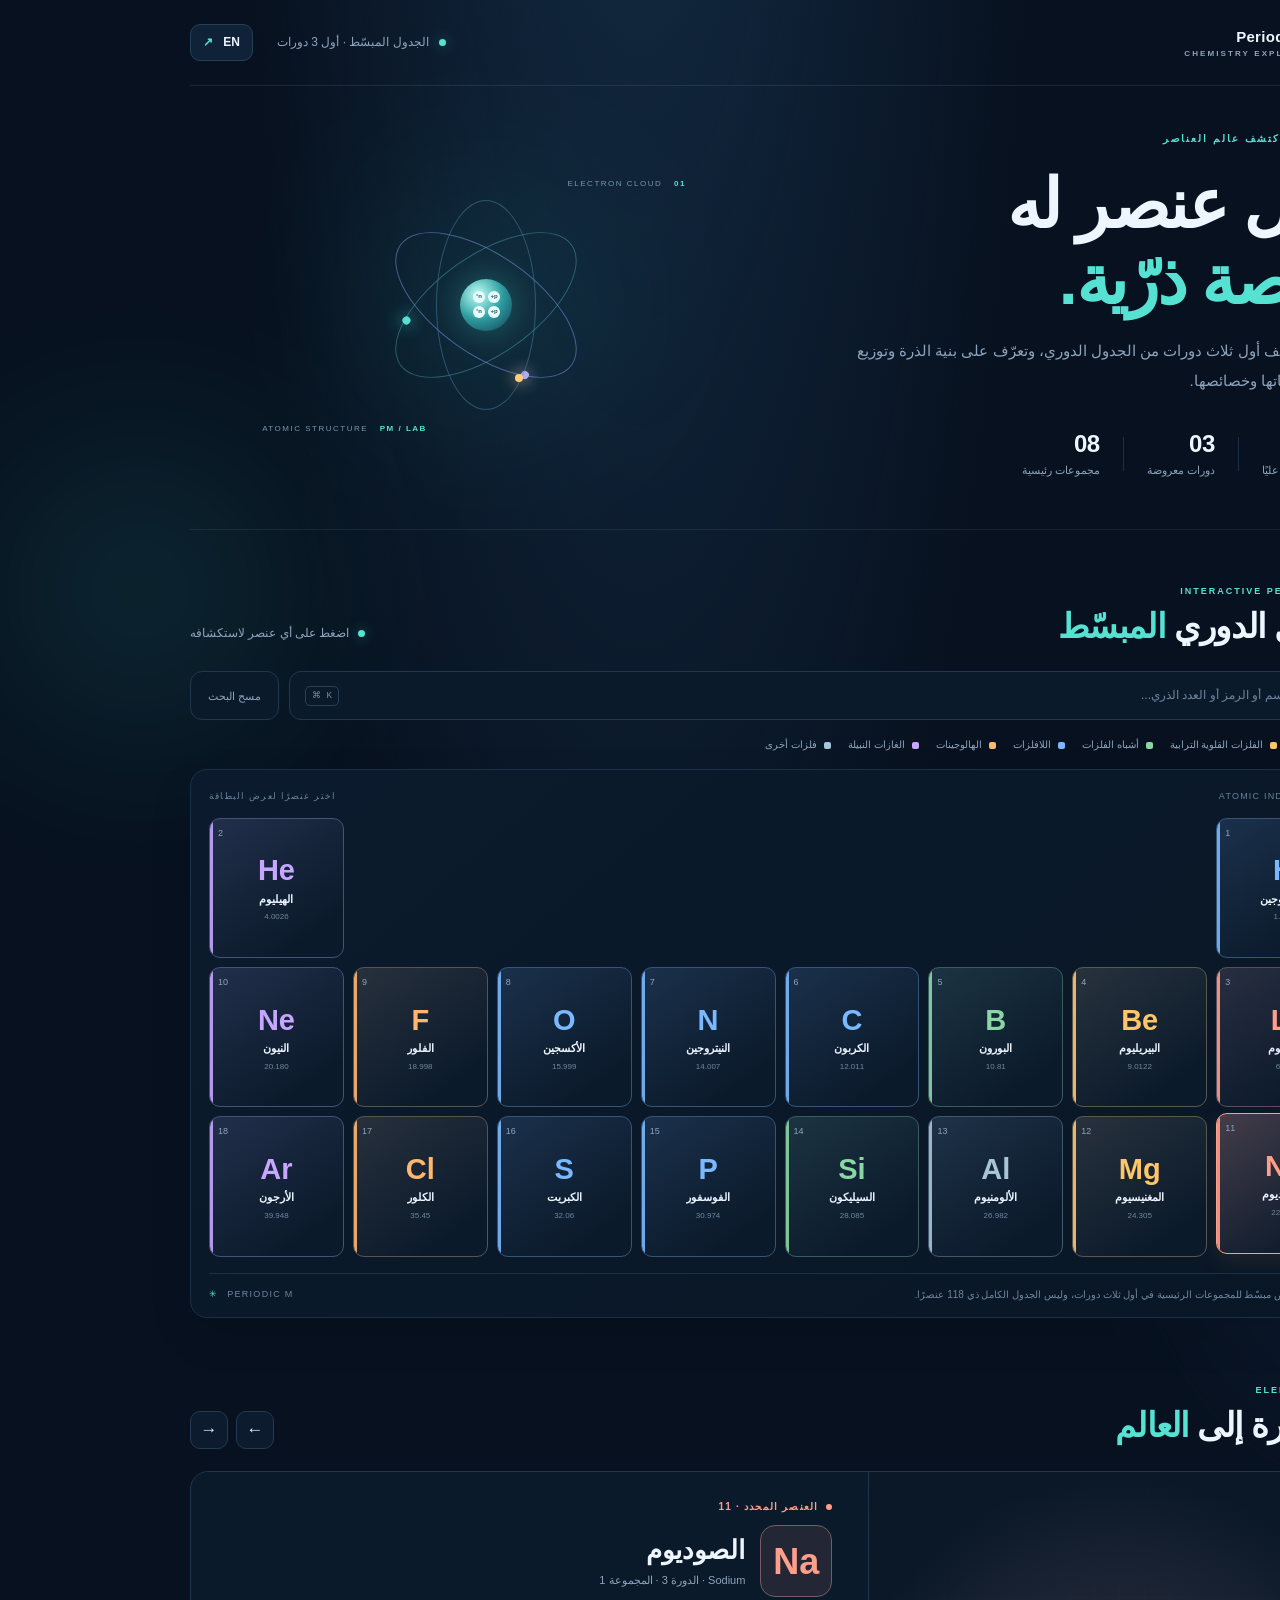
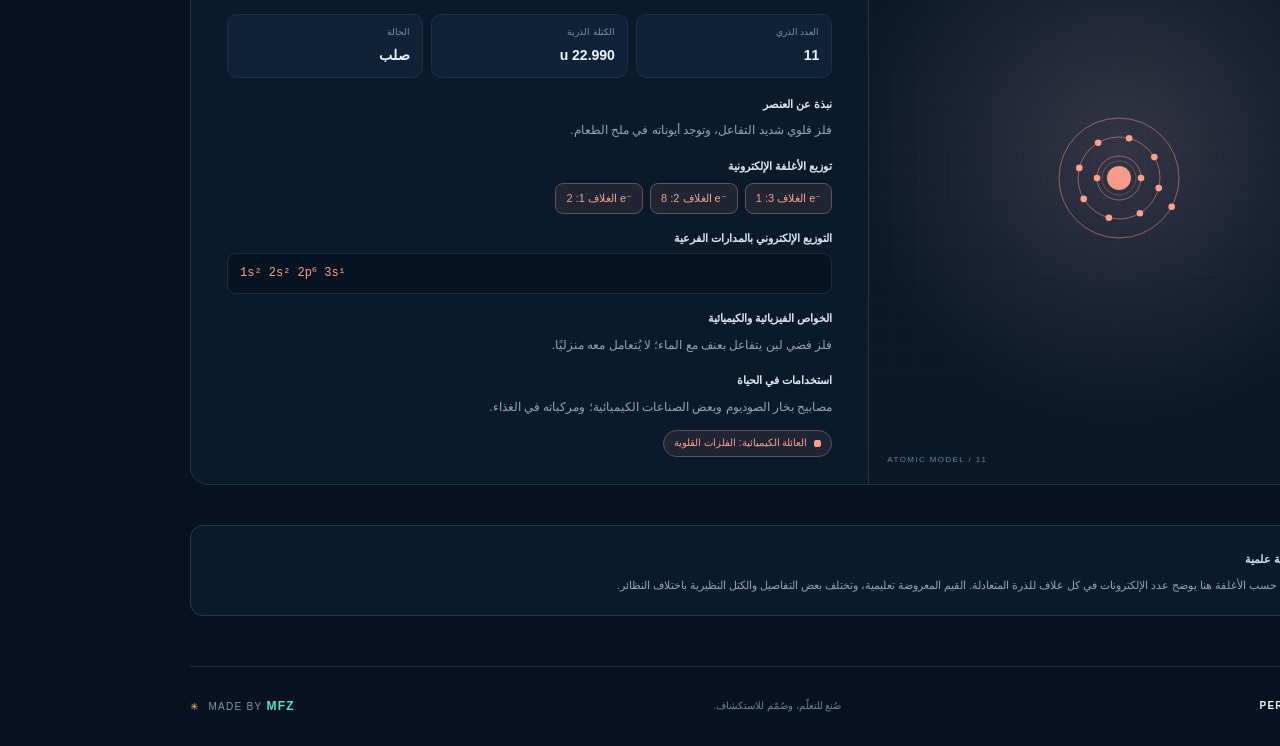
==== index.html @ f70af70b "Add files via upload" ====
<!doctype html>
<html lang="ar" dir="rtl">
<head>
  <meta charset="utf-8">
  <meta name="viewport" content="width=device-width, initial-scale=1">
  <meta name="theme-color" content="#07111f">
  <meta name="description" content="Periodic M — جدول دوري مبسّط وتفاعلي، مع التوزيع الإلكتروني وخواص العناصر.">
  <title>Periodic M | الجدول الدوري التفاعلي</title>
  <link rel="icon" href="assets/favicon.svg" type="image/svg+xml">
  <link rel="stylesheet" href="styles.css">
</head>
<body>
  <div class="ambient ambient-a"></div><div class="ambient ambient-b"></div>
  <header class="topbar">
    <a class="brand" href="#" aria-label="Periodic M home">
      <span class="brand-mark">P<span>M</span></span>
      <span class="brand-name">Periodic <b>M</b><small>CHEMISTRY EXPLORER</small></span>
    </a>
    <div class="top-actions">
      <span class="live-dot"></span><span class="edition" data-i18n="edition">الجدول المبسّط · أول 3 دورات</span>
      <button id="langToggle" class="lang-toggle" type="button" aria-label="Switch language">EN <span>↗</span></button>
    </div>
  </header>

  <main>
    <section class="hero">
      <div class="hero-copy">
        <div class="eyebrow"><span class="eyebrow-line"></span><span data-i18n="eyebrow">اكتشف عالم العناصر</span></div>
        <h1 data-i18n-html="heroTitle">كل عنصر له<br><em>قصة ذرّية.</em></h1>
        <p class="hero-description" data-i18n="heroDesc">استكشف أول ثلاث دورات من الجدول الدوري، وتعرّف على بنية الذرة وتوزيع إلكتروناتها وخصائصها.</p>
        <div class="hero-stats">
          <div><strong>18</strong><span data-i18n="statElements">عنصرًا تفاعليًا</span></div>
          <i></i>
          <div><strong>03</strong><span data-i18n="statPeriods">دورات معروضة</span></div>
          <i></i>
          <div><strong>08</strong><span data-i18n="statGroups">مجموعات رئيسية</span></div>
        </div>
      </div>
      <div class="atom-art" aria-hidden="true">
        <div class="atom-glow"></div><div class="orbit orbit-one"><span class="electron e-one"></span></div>
        <div class="orbit orbit-two"><span class="electron e-two"></span></div><div class="orbit orbit-three"><span class="electron e-three"></span></div>
        <div class="nucleus"><span>p+</span><span>n°</span><span>p+</span><span>n°</span></div>
        <span class="atom-label label-top">ELECTRON CLOUD <b>01</b></span>
        <span class="atom-label label-bottom">ATOMIC STRUCTURE <b>PM / LAB</b></span>
      </div>
    </section>

    <section class="workspace">
      <div class="section-heading">
        <div><div class="section-kicker" data-i18n="exploreKicker">INTERACTIVE PERIODIC TABLE</div><h2 data-i18n="tableTitle">الجدول الدوري <span>المبسّط</span></h2></div>
        <div class="table-note"><span class="note-dot"></span><span data-i18n="tableNote">اضغط على أي عنصر لاستكشافه</span></div>
      </div>
      <div class="table-controls">
        <label class="searchbox"><span class="search-icon">⌕</span><input id="searchInput" type="search" placeholder="ابحث بالاسم أو الرمز أو العدد الذري..." autocomplete="off" data-i18n-placeholder="searchPlaceholder"><kbd>⌘ K</kbd></label>
        <button id="clearSearch" class="clear-search" type="button" data-i18n="clearSearch">مسح البحث</button>
      </div>
      <div class="legend" id="legend"></div>
      <div class="periodic-shell">
        <div class="table-topline"><span data-i18n="atomicIndex">01 — 18 / ATOMIC INDEX</span><span data-i18n="selectHint">اختر عنصرًا لعرض البطاقة</span></div>
        <div id="periodicTable" class="periodic-table" aria-label="Periodic table"></div>
        <div class="table-foot"><span><b>NOTE</b> <span data-i18n="tableFoot">هذا عرض مبسّط للمجموعات الرئيسية في أول ثلاث دورات، وليس الجدول الكامل ذي 118 عنصرًا.</span></span><span class="foot-grid">PERIODIC M <i>✳</i></span></div>
      </div>
    </section>

    <section class="detail-section" id="detailSection">
      <div class="section-heading detail-heading">
        <div><div class="section-kicker" data-i18n="profileKicker">ELEMENT PROFILE</div><h2 data-i18n="profileTitle">من الذرة إلى <span>العالم</span></h2></div>
        <div class="detail-arrows"><button id="prevElement" aria-label="Previous element">←</button><button id="nextElement" aria-label="Next element">→</button></div>
      </div>
      <article id="elementDetail" class="detail-card" aria-live="polite"></article>
    </section>

    <section class="bottom-note">
      <div class="note-symbol">i</div><div><strong data-i18n="scienceNoteTitle">ملاحظة علمية</strong><p data-i18n="scienceNote">التوزيع حسب الأغلفة هنا يوضح عدد الإلكترونات في كل غلاف للذرة المتعادلة. القيم المعروضة تعليمية، وتختلف بعض التفاصيل والكتل النظيرية باختلاف النظائر.</p></div>
    </section>
  </main>
  <footer class="footer"><a class="footer-brand" href="#"><span class="brand-mark small">P<span>M</span></span><span>PERIODIC M</span></a><span data-i18n="footerLine">صُنع للتعلّم، وصُمّم للاستكشاف.</span><span class="made-by">MADE BY <b>MFZ</b> <i>✳</i></span></footer>
  <script src="app.js"></script>
</body>
</html>
---- styles.css ----
:root{--bg:#07111f;--bg2:#0a1727;--panel:#0c1b2d;--panel2:#102238;--line:#1b3047;--text:#edf5ff;--muted:#8ea4bd;--soft:#b8c8da;--cyan:#55e2d2;--gold:#ffce79;--radius:20px;--font:Inter,"Segoe UI",Tahoma,Arial,sans-serif}
*{box-sizing:border-box}html{scroll-behavior:smooth;scroll-padding-top:24px}body{margin:0;background:radial-gradient(ellipse at 50% -20%,#142c45 0,transparent 45%),var(--bg);color:var(--text);font-family:var(--font);line-height:1.65;overflow-x:hidden}button,input{font:inherit}button{cursor:pointer}.ambient{position:absolute;pointer-events:none;filter:blur(100px);opacity:.13;border-radius:50%;z-index:-1}.ambient-a{width:280px;height:280px;background:#39d9cb;top:450px;left:-140px}.ambient-b{width:340px;height:340px;background:#5c7eff;top:1050px;right:-170px}
.topbar,main,.footer{width:min(1180px,calc(100% - 48px));margin-inline:auto}.topbar{height:86px;display:flex;align-items:center;justify-content:space-between;border-bottom:1px solid rgba(142,164,189,.14)}.brand,.footer-brand{display:flex;align-items:center;gap:12px;text-decoration:none;color:var(--text)}.brand-mark{width:43px;height:43px;border:1px solid #31546a;border-radius:13px;display:grid;place-items:center;position:relative;font-weight:900;font-size:18px;color:var(--cyan);letter-spacing:-2px;background:linear-gradient(145deg,#153247,#0b1b2a)}.brand-mark span{color:#fff}.brand-name{font-weight:700;letter-spacing:.3px;font-size:15px}.brand-name b{color:var(--cyan)}.brand-name small{display:block;font-size:8px;letter-spacing:2.1px;color:var(--muted);font-weight:600;margin-top:-2px;direction:ltr}.top-actions{display:flex;align-items:center;gap:10px;color:var(--muted);font-size:12px}.live-dot,.note-dot{width:7px;height:7px;border-radius:50%;background:var(--cyan);box-shadow:0 0 13px #55e2d277}.lang-toggle{background:#102238;border:1px solid #254158;border-radius:10px;color:var(--text);padding:8px 12px;font-size:12px;font-weight:800;margin-inline-start:14px}.lang-toggle span{color:var(--cyan);margin-inline-start:7px}
.hero{min-height:420px;display:grid;grid-template-columns:1.05fr .95fr;align-items:center;gap:36px;padding:45px 4% 50px;border-bottom:1px solid rgba(142,164,189,.12)}.eyebrow,.section-kicker{color:var(--cyan);font-size:10px;letter-spacing:2px;font-weight:800;display:flex;align-items:center;gap:10px}.eyebrow-line{width:28px;height:1px;background:var(--cyan)}h1{font-size:clamp(42px,5.5vw,68px);line-height:1.12;letter-spacing:-2.2px;margin:18px 0 18px;font-weight:800}h1 em{font-style:normal;color:var(--cyan)}.hero-description{color:var(--muted);font-size:15px;max-width:480px;line-height:2;margin:0}.hero-stats{display:flex;align-items:center;gap:23px;margin-top:34px}.hero-stats div{display:flex;flex-direction:column;gap:2px}.hero-stats strong{font-size:24px;line-height:1.2;letter-spacing:-.5px}.hero-stats span{font-size:11px;color:var(--muted)}.hero-stats i{height:34px;width:1px;background:var(--line)}
.atom-art{height:310px;position:relative;display:grid;place-items:center;isolation:isolate}.atom-glow{position:absolute;width:230px;height:230px;border-radius:50%;background:#2fe4d4;filter:blur(85px);opacity:.11}.orbit{position:absolute;border:1px solid #3b8490a6;border-radius:50%;width:210px;height:100px;transform:rotate(-35deg)}.orbit-two{width:210px;height:100px;transform:rotate(35deg);border-color:#6d8dce9c}.orbit-three{width:210px;height:100px;transform:rotate(90deg);border-color:#4b7c9d8c}.electron{position:absolute;width:8px;height:8px;border-radius:50%;background:var(--cyan);box-shadow:0 0 16px #55e2d2}.e-one{top:12px;left:26px}.e-two{right:28px;bottom:10px;background:#a7aaff;box-shadow:0 0 16px #a7aaff}.e-three{top:12px;right:27px;background:var(--gold);box-shadow:0 0 16px var(--gold)}.nucleus{width:52px;height:52px;border-radius:50%;background:radial-gradient(circle at 35% 30%,#c1fff6,#2c9c9e 50%,#143a55);box-shadow:0 0 35px #55e2d255;display:flex;align-content:center;justify-content:center;align-items:center;flex-wrap:wrap;gap:3px;padding:8px;z-index:2}.nucleus span{width:12px;height:12px;border-radius:50%;display:grid;place-items:center;background:#e7fcff;color:#245b6a;font-size:6px;font-weight:900}.atom-label{position:absolute;font-size:8px;letter-spacing:1.5px;color:#7896ae;direction:ltr}.atom-label b{color:var(--cyan);margin-inline-start:8px}.label-top{top:27px;right:10%}.label-bottom{bottom:25px;left:5%}
.workspace,.detail-section{padding:54px 0 0}.section-heading{display:flex;justify-content:space-between;align-items:end;gap:20px;margin-bottom:22px}.section-kicker{font-size:9px;margin-bottom:5px}h2{font-size:clamp(25px,3vw,34px);letter-spacing:-.7px;margin:0;line-height:1.35}h2 span{color:var(--cyan)}.table-note{font-size:12px;color:var(--muted);display:flex;align-items:center;gap:9px;padding-bottom:6px}.table-controls{display:flex;gap:10px;margin-bottom:17px}.searchbox{height:49px;display:flex;align-items:center;gap:11px;padding:0 15px;border:1px solid #20374f;background:#0b1a2b;border-radius:12px;flex:1;min-width:0}.search-icon{font-size:25px;line-height:1;color:var(--cyan);transform:rotate(-20deg)}.searchbox input{background:transparent;border:0;outline:0;color:var(--text);width:100%;min-width:0;font-size:12px}.searchbox input::placeholder{color:#6e849e}.searchbox kbd{white-space:nowrap;border:1px solid #294057;color:#738aa2;border-radius:5px;padding:2px 6px;font-size:9px;direction:ltr}.clear-search{border:1px solid #20374f;background:#0b1a2b;border-radius:12px;color:var(--muted);padding:0 17px;font-size:11px}.clear-search:hover,.lang-toggle:hover{border-color:var(--cyan);color:var(--cyan)}
.legend{display:flex;flex-wrap:wrap;gap:8px 17px;margin-bottom:15px}.legend-item{display:flex;align-items:center;gap:7px;color:var(--muted);font-size:10px}.legend-swatch{width:7px;height:7px;border-radius:2px}.periodic-shell{background:linear-gradient(140deg,#0b1b2d,#091625);border:1px solid #1b3046;border-radius:17px;padding:19px 18px 14px;box-shadow:0 18px 50px #00000012}.table-topline{display:flex;justify-content:space-between;gap:12px;color:#68839d;font-size:9px;letter-spacing:1.2px;margin-bottom:14px}.periodic-table{display:grid;grid-template-columns:repeat(8,minmax(0,1fr));gap:9px}.element-tile{--el-color:#55e2d2;min-width:0;aspect-ratio:1/1.04;position:relative;display:flex;flex-direction:column;align-items:center;justify-content:center;gap:2px;border:1px solid color-mix(in srgb,var(--el-color) 27%,#1b3046);background:linear-gradient(145deg,color-mix(in srgb,var(--el-color) 10%,#102238),#0b1a2b 80%);border-radius:11px;color:var(--text);transition:transform .18s,border-color .18s,background .18s;overflow:hidden;padding:6px 2px}.element-tile:before{content:"";position:absolute;inset:0 auto 0 0;width:3px;background:var(--el-color);opacity:.9}.element-tile:hover,.element-tile.active{transform:translateY(-3px);border-color:var(--el-color);box-shadow:0 7px 22px color-mix(in srgb,var(--el-color) 10%,transparent)}.element-tile.active{background:linear-gradient(145deg,color-mix(in srgb,var(--el-color) 22%,#102238),#0b1a2b 85%)}.tile-number{position:absolute;top:7px;left:8px;color:#8ea4bd;font-size:9px;direction:ltr}.tile-symbol{font-size:clamp(19px,2.5vw,29px);line-height:1.25;font-weight:800;color:var(--el-color);direction:ltr}.tile-name{font-size:clamp(8px,.85vw,11px);font-weight:600;max-width:100%;overflow:hidden;text-overflow:ellipsis;white-space:nowrap}.tile-mass{font-size:8px;color:#6f879e;direction:ltr}.empty-state{grid-column:1/-1;text-align:center;padding:50px 10px;color:var(--muted)}.table-foot{display:flex;align-items:center;justify-content:space-between;gap:15px;margin-top:16px;padding-top:13px;border-top:1px solid #1b3046;color:#70869e;font-size:10px}.table-foot>span:first-child{display:flex;gap:8px;align-items:flex-start}.table-foot b{color:var(--gold);font-size:9px;letter-spacing:1px}.foot-grid{white-space:nowrap;letter-spacing:1.3px;font-size:9px}.foot-grid i{color:var(--cyan);font-style:normal;margin-inline-start:5px}
.detail-section{padding-top:65px}.detail-arrows{display:flex;gap:8px}.detail-arrows button{width:38px;height:38px;border-radius:10px;border:1px solid #223b52;background:#0c1b2d;color:var(--text);font-size:17px}.detail-arrows button:hover{border-color:var(--cyan);color:var(--cyan)}.detail-card{display:grid;grid-template-columns:.85fr 1.15fr;border:1px solid #1e354b;border-radius:18px;overflow:hidden;background:#0b1a2b;min-height:340px}.detail-visual{position:relative;min-height:300px;background:radial-gradient(circle at 50% 45%,color-mix(in srgb,var(--el-color) 15%,#102238),#0a1828 65%);display:flex;align-items:center;justify-content:center;border-inline-end:1px solid #1e354b;overflow:hidden}.detail-visual:after{content:"";position:absolute;inset:0;background-image:linear-gradient(#6e94b20a 1px,transparent 1px),linear-gradient(90deg,#6e94b20a 1px,transparent 1px);background-size:25px 25px;mask-image:linear-gradient(transparent,#000,transparent)}.detail-atom{width:210px;height:210px;position:relative;z-index:1;display:grid;place-items:center}.detail-orbit{position:absolute;width:190px;height:75px;border:1px solid color-mix(in srgb,var(--el-color) 70%,transparent);border-radius:50%;transform:rotate(0deg)}.detail-orbit:nth-child(2){transform:rotate(60deg)}.detail-orbit:nth-child(3){transform:rotate(120deg)}.detail-core{width:29px;height:29px;background:var(--el-color);border-radius:50%;box-shadow:0 0 30px color-mix(in srgb,var(--el-color) 65%,transparent);z-index:2}.detail-electron{position:absolute;width:7px;height:7px;background:var(--el-color);border-radius:50%;box-shadow:0 0 12px var(--el-color)}.detail-orbit:nth-child(2) .detail-electron{top:9px;left:27px}.detail-orbit:nth-child(3) .detail-electron{right:28px;bottom:8px}.visual-caption{position:absolute;bottom:18px;left:18px;right:18px;display:flex;justify-content:space-between;color:#68839d;font-size:8px;letter-spacing:1.4px;z-index:2;direction:ltr}.detail-content{padding:27px clamp(18px,3vw,36px);min-width:0}.detail-overline{display:flex;align-items:center;gap:8px;color:var(--el-color);font-size:10px;letter-spacing:1.2px;font-weight:800}.detail-overline .dot{width:6px;height:6px;border-radius:50%;background:var(--el-color)}.detail-title-row{display:flex;align-items:center;gap:15px;margin:10px 0 14px}.big-symbol{width:72px;height:72px;flex-shrink:0;display:grid;place-items:center;border-radius:15px;border:1px solid color-mix(in srgb,var(--el-color) 40%,#1b3046);background:color-mix(in srgb,var(--el-color) 10%,#0b1a2b);font-size:36px;font-weight:800;color:var(--el-color);direction:ltr}.detail-title{font-size:26px;line-height:1.3;margin:0}.detail-subtitle{color:var(--muted);font-size:11px;margin-top:3px}.metric-grid{display:grid;grid-template-columns:repeat(3,minmax(0,1fr));gap:8px;margin:17px 0}.metric{background:#102238;border:1px solid #1b3046;border-radius:10px;padding:10px 12px;min-width:0}.metric span{display:block;color:#7e94ad;font-size:9px;margin-bottom:4px}.metric strong{font-size:14px;display:block;overflow-wrap:anywhere}.detail-block{margin-top:15px}.detail-block h3{font-size:11px;margin:0 0 6px;color:#dbe8f6}.detail-block p{font-size:12px;line-height:1.9;color:#8fa5bc;margin:0}.shells{display:flex;gap:7px;flex-wrap:wrap;direction:ltr;justify-content:flex-end;margin-top:8px}.shell-pill{border:1px solid color-mix(in srgb,var(--el-color) 32%,#1b3046);background:color-mix(in srgb,var(--el-color) 8%,#0b1a2b);color:var(--el-color);border-radius:8px;padding:5px 10px;font-size:11px;direction:ltr}.detail-config{font-family:ui-monospace,Consolas,monospace;direction:ltr;text-align:left;color:var(--el-color);font-size:12px;overflow-wrap:anywhere;background:#071321;padding:10px 12px;border-radius:9px;border:1px solid #192d42}.detail-tag{display:inline-flex;align-items:center;gap:7px;border:1px solid color-mix(in srgb,var(--el-color) 30%,#1b3046);color:var(--el-color);background:color-mix(in srgb,var(--el-color) 8%,#0b1a2b);border-radius:20px;padding:4px 10px;font-size:10px;margin-top:12px}.bottom-note{display:flex;gap:14px;align-items:flex-start;margin:40px 0 50px;padding:19px 21px;border:1px solid #243b50;background:#0b1a2b;border-radius:13px}.note-symbol{width:25px;height:25px;border:1px solid #5b9da0;border-radius:50%;display:grid;place-items:center;color:var(--cyan);font-family:Georgia,serif;font-style:italic;flex-shrink:0}.bottom-note strong{font-size:11px;color:#cfe2f4}.bottom-note p{margin:4px 0 0;font-size:11px;color:var(--muted);line-height:1.9}.footer{border-top:1px solid #1b3046;min-height:80px;display:flex;align-items:center;justify-content:space-between;gap:15px;color:#6e849b;font-size:10px}.footer-brand{font-size:10px;letter-spacing:1.2px;font-weight:800}.brand-mark.small{width:27px;height:27px;border-radius:8px;font-size:12px}.made-by{letter-spacing:1.3px;color:#8298ae}.made-by b{color:var(--cyan);font-size:12px}.made-by i{color:var(--gold);font-style:normal;margin-inline-start:5px}
[dir="ltr"] .eyebrow,[dir="ltr"] .section-kicker{letter-spacing:1.7px}[dir="ltr"] .tile-number{left:auto;right:8px}[dir="ltr"] .table-foot>span:first-child{direction:ltr}[dir="ltr"] .detail-visual{border-inline-end:1px solid #1e354b}[dir="ltr"] .detail-config{text-align:left}[dir="ltr"] .shells{justify-content:flex-start}
@media(max-width:760px){.topbar,main,.footer{width:min(100% - 30px,620px)}.topbar{height:72px}.edition{display:none}.hero{grid-template-columns:1fr;gap:0;padding:40px 3% 25px;min-height:0}.hero-copy{position:relative;z-index:1}.hero h1{font-size:clamp(43px,10vw,62px)}.hero-description{font-size:13px}.hero-stats{margin-top:25px;gap:18px}.hero-stats strong{font-size:21px}.atom-art{height:235px;margin-top:4px}.orbit{width:185px;height:88px}.section-heading{align-items:flex-start;flex-direction:column;gap:12px}.table-note{padding-bottom:0}.table-controls{gap:7px}.searchbox{padding:0 10px}.searchbox kbd{display:none}.clear-search{padding:0 10px}.periodic-shell{padding:12px 9px}.periodic-table{gap:5px}.element-tile{border-radius:8px;aspect-ratio:1/.96;padding:4px 1px}.tile-number{top:4px;left:5px;font-size:8px}.tile-symbol{font-size:clamp(16px,5vw,24px)}.tile-name{font-size:clamp(7px,2.1vw,10px)}.tile-mass{font-size:7px}.legend{gap:7px 11px}.legend-item{font-size:9px}.table-topline{font-size:8px}.table-foot{font-size:9px;align-items:flex-start}.foot-grid{display:none}.detail-card{grid-template-columns:1fr}.detail-visual{min-height:230px;border-inline-end:0;border-bottom:1px solid #1e354b}.detail-atom{transform:scale(.82)}.detail-content{padding:21px 17px}.detail-title{font-size:23px}.metric-grid{gap:6px}.metric{padding:9px 8px}.metric strong{font-size:12px}.footer{flex-wrap:wrap;padding:17px 0;justify-content:space-between}.footer>span:nth-child(2){order:3;width:100%;text-align:center}}
@media(max-width:390px){.topbar,main,.footer{width:calc(100% - 22px)}.brand-name{font-size:13px}.brand-mark{width:37px;height:37px}.periodic-table{gap:4px}.periodic-shell{padding:9px 6px}.tile-name{letter-spacing:-.2px}.hero-stats{gap:12px}.hero-stats span{font-size:9px}.metric-grid{grid-template-columns:repeat(3,minmax(0,1fr))}.detail-title-row{gap:10px}.big-symbol{width:62px;height:62px;font-size:30px}}
@media(prefers-reduced-motion:reduce){*,*::before,*::after{scroll-behavior:auto!important;transition:none!important}}
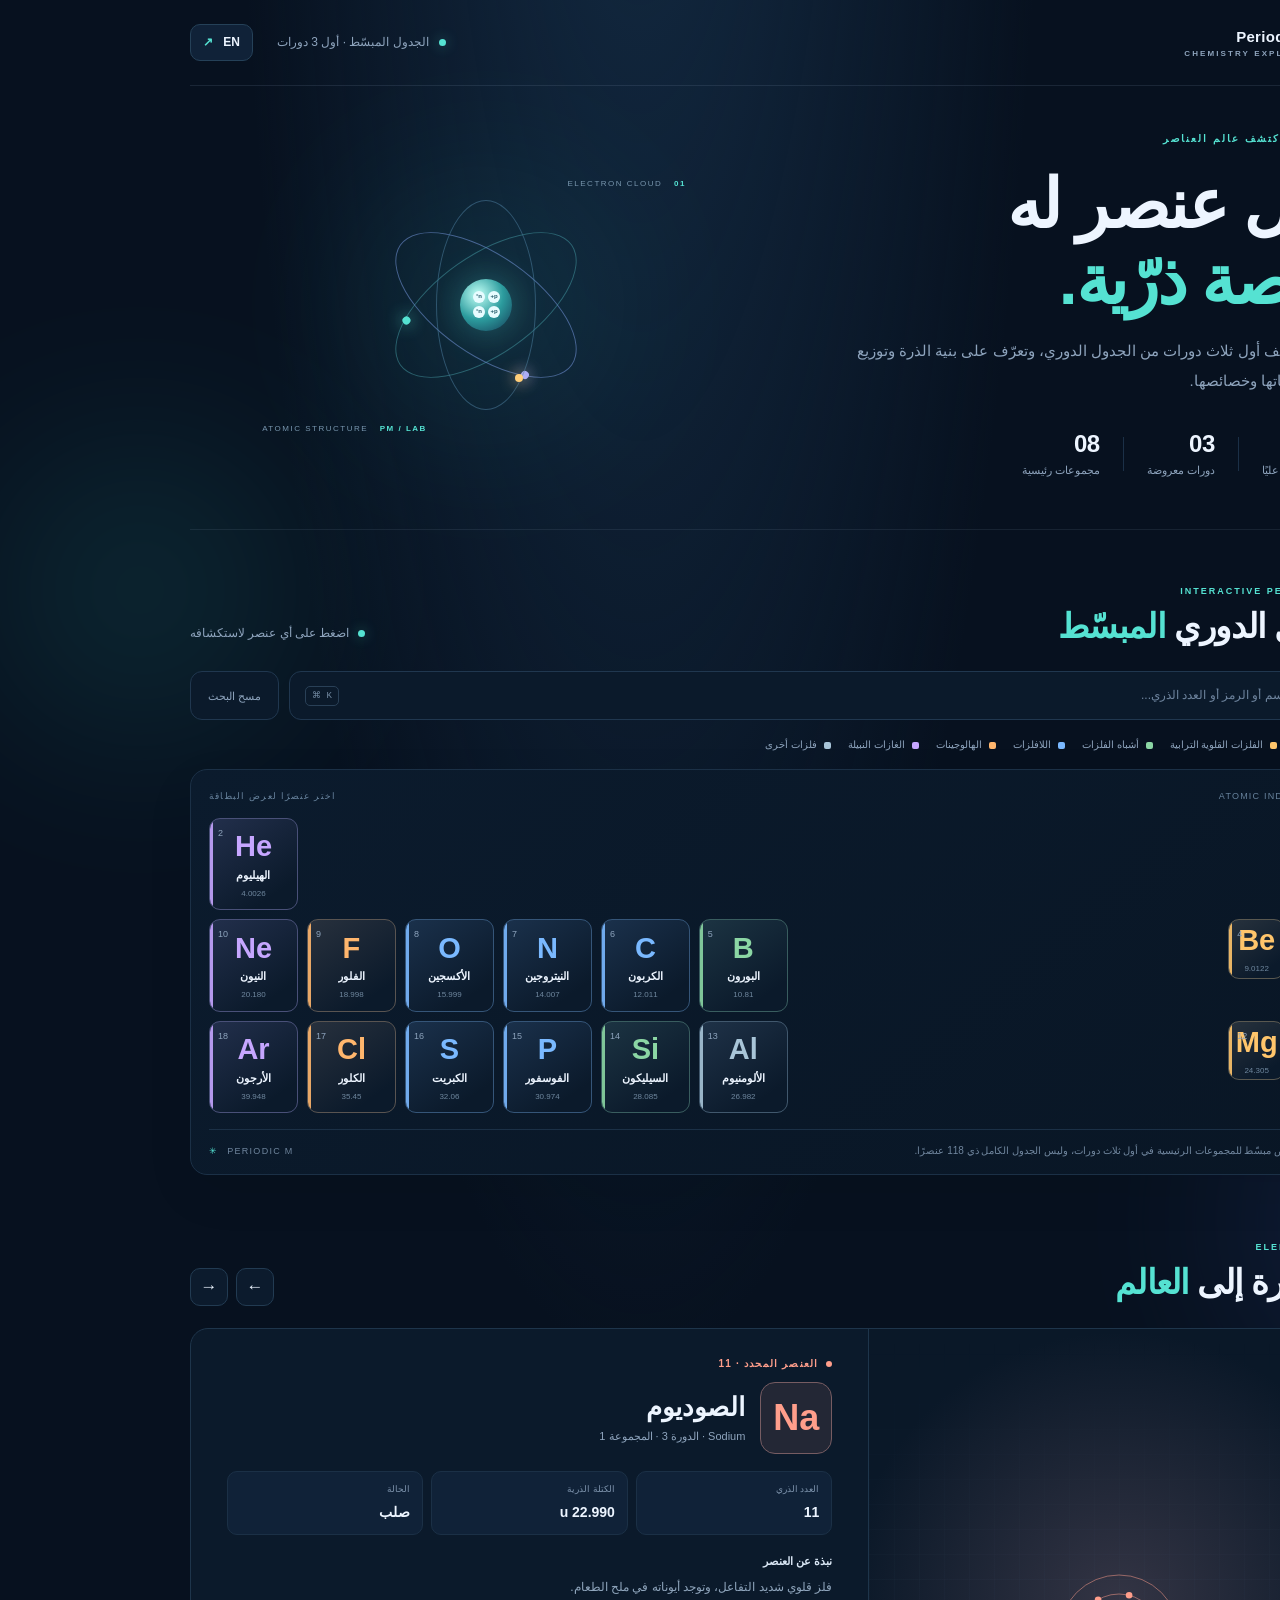
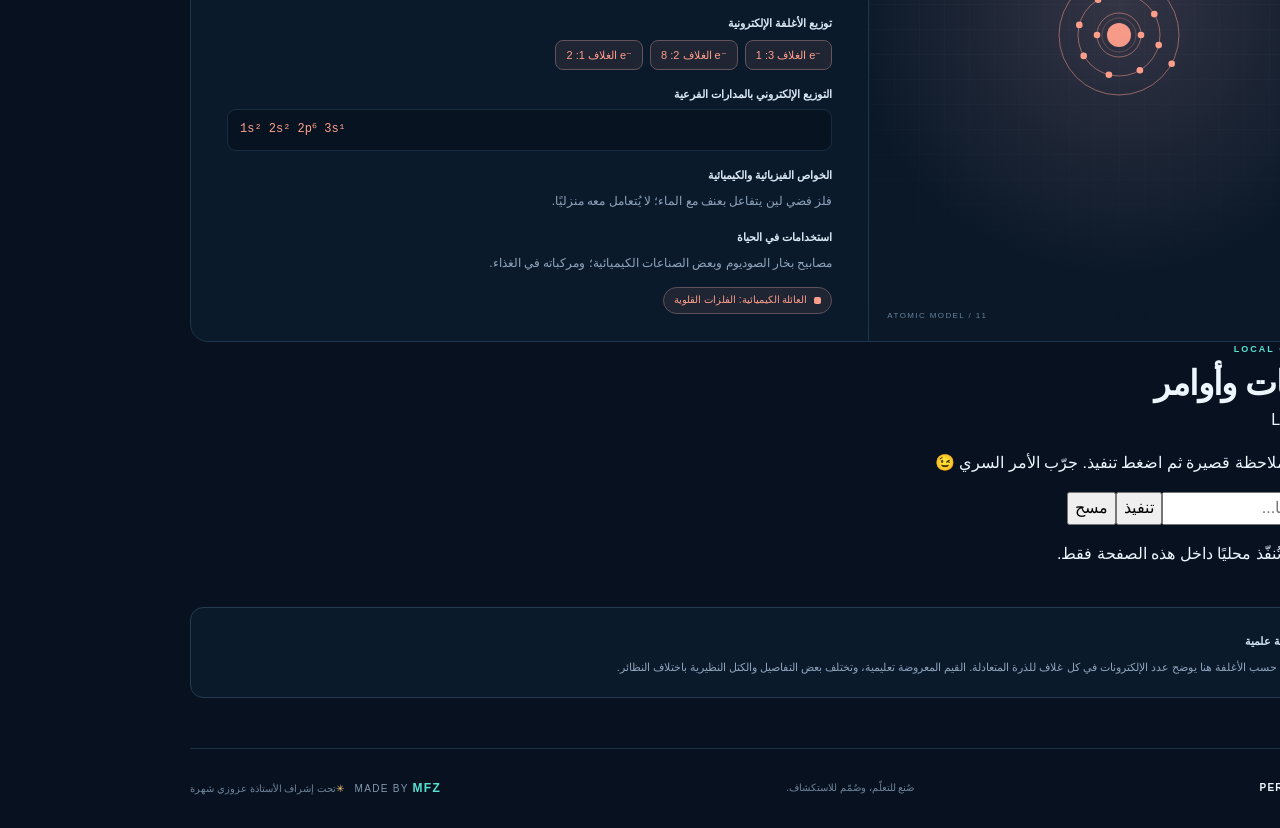
==== commit 251fcac7: "Add files via upload" ====
--- a/index.html
+++ b/index.html
@@ -47,7 +47,7 @@
 
     <section class="workspace">
       <div class="section-heading">
-        <div><div class="section-kicker" data-i18n="exploreKicker">INTERACTIVE PERIODIC TABLE</div><h2 data-i18n="tableTitle">الجدول الدوري <span>المبسّط</span></h2></div>
+        <div><div class="section-kicker" data-i18n="exploreKicker">INTERACTIVE PERIODIC TABLE</div><h2 data-i18n-html="tableTitle">الجدول الدوري <span>المبسّط</span></h2></div>
         <div class="table-note"><span class="note-dot"></span><span data-i18n="tableNote">اضغط على أي عنصر لاستكشافه</span></div>
       </div>
       <div class="table-controls">
@@ -64,17 +64,28 @@
 
     <section class="detail-section" id="detailSection">
       <div class="section-heading detail-heading">
-        <div><div class="section-kicker" data-i18n="profileKicker">ELEMENT PROFILE</div><h2 data-i18n="profileTitle">من الذرة إلى <span>العالم</span></h2></div>
+        <div><div class="section-kicker" data-i18n="profileKicker">ELEMENT PROFILE</div><h2 data-i18n-html="profileTitle">من الذرة إلى <span>العالم</span></h2></div>
         <div class="detail-arrows"><button id="prevElement" aria-label="Previous element">←</button><button id="nextElement" aria-label="Next element">→</button></div>
       </div>
       <article id="elementDetail" class="detail-card" aria-live="polite"></article>
     </section>
 
-    <section class="bottom-note">
+    <section class="command-section" aria-labelledby="commandTitle">
+    <div class="command-heading">
+      <div><div class="section-kicker" data-i18n="labKicker">LOCAL COMMAND PAD</div><h2 id="commandTitle" data-i18n="labTitle">ملاحظات وأوامر</h2></div>
+      <span class="command-badge"><i></i> <span data-i18n="labStatus">LOCAL ONLY</span></span>
+    </div>
+    <p class="command-description" data-i18n="labDesc">اكتب أمرًا أو ملاحظة قصيرة ثم اضغط تنفيذ. جرّب الأمر السري 😉</p>
+    <div class="command-controls"><input id="commandInput" type="text" autocomplete="off" placeholder="اكتب الأمر هنا..." data-i18n-placeholder="labPlaceholder" aria-label="Command or note"><button id="runCommand" type="button" data-i18n="runCommand">تنفيذ</button><button id="clearCommand" class="command-clear" type="button" data-i18n="clearCommand">مسح</button></div>
+    <p class="command-hint" data-i18n="commandHint">تلميح: الأوامر تُنفّذ محليًا داخل هذه الصفحة فقط.</p>
+    <div id="commandOutput" class="command-output" role="status" aria-live="polite"></div>
+  </section>
+
+  <section class="bottom-note">
       <div class="note-symbol">i</div><div><strong data-i18n="scienceNoteTitle">ملاحظة علمية</strong><p data-i18n="scienceNote">التوزيع حسب الأغلفة هنا يوضح عدد الإلكترونات في كل غلاف للذرة المتعادلة. القيم المعروضة تعليمية، وتختلف بعض التفاصيل والكتل النظيرية باختلاف النظائر.</p></div>
     </section>
   </main>
-  <footer class="footer"><a class="footer-brand" href="#"><span class="brand-mark small">P<span>M</span></span><span>PERIODIC M</span></a><span data-i18n="footerLine">صُنع للتعلّم، وصُمّم للاستكشاف.</span><span class="made-by">MADE BY <b>MFZ</b> <i>✳</i></span></footer>
+  <footer class="footer"><a class="footer-brand" href="#"><span class="brand-mark small">P<span>M</span></span><span>PERIODIC M</span></a><span data-i18n="footerLine">صُنع للتعلّم، وصُمّم للاستكشاف.</span><div class="footer-credits"><span class="made-by">MADE BY <b>MFZ</b> <i>✳</i></span><span class="teacher-credit" data-i18n="teacherCredit">تحت إشراف الأستاذة عزوزي شهرة</span></div></footer>
   <script src="app.js"></script>
 </body>
 </html>
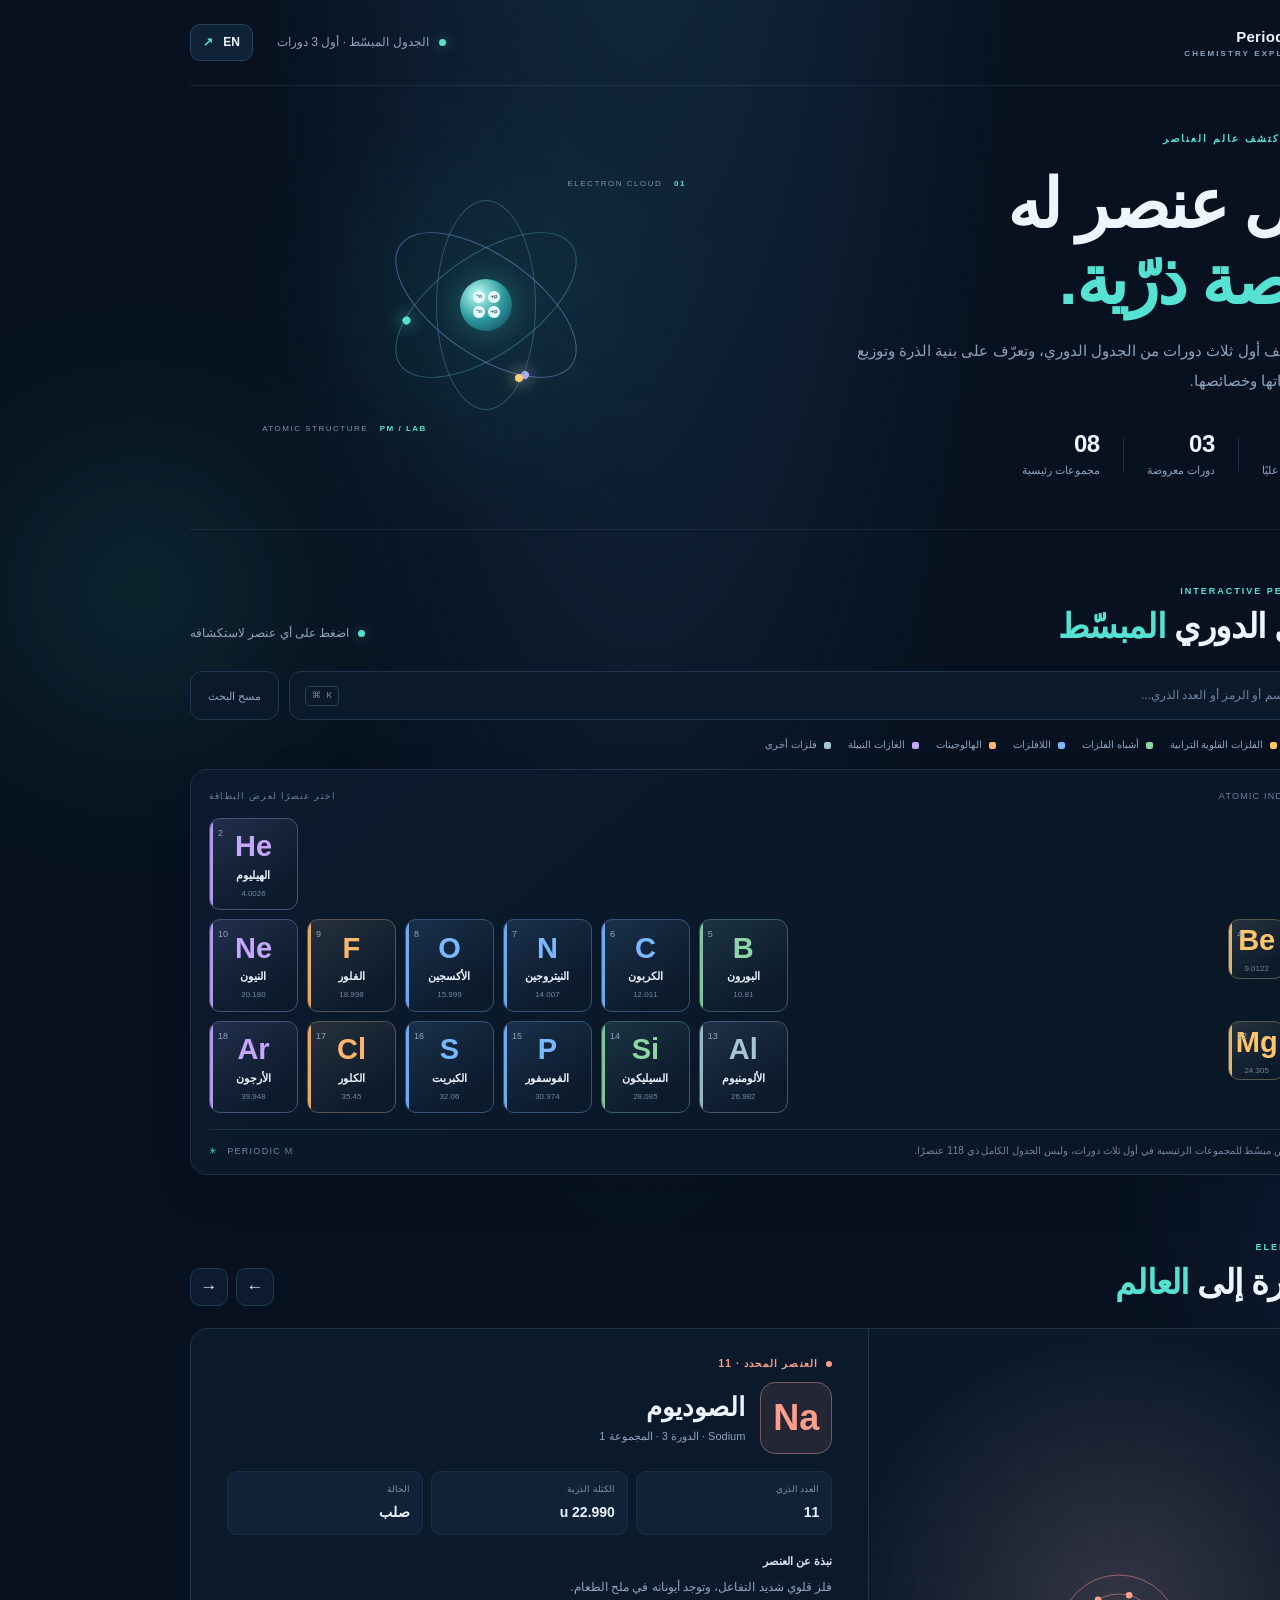
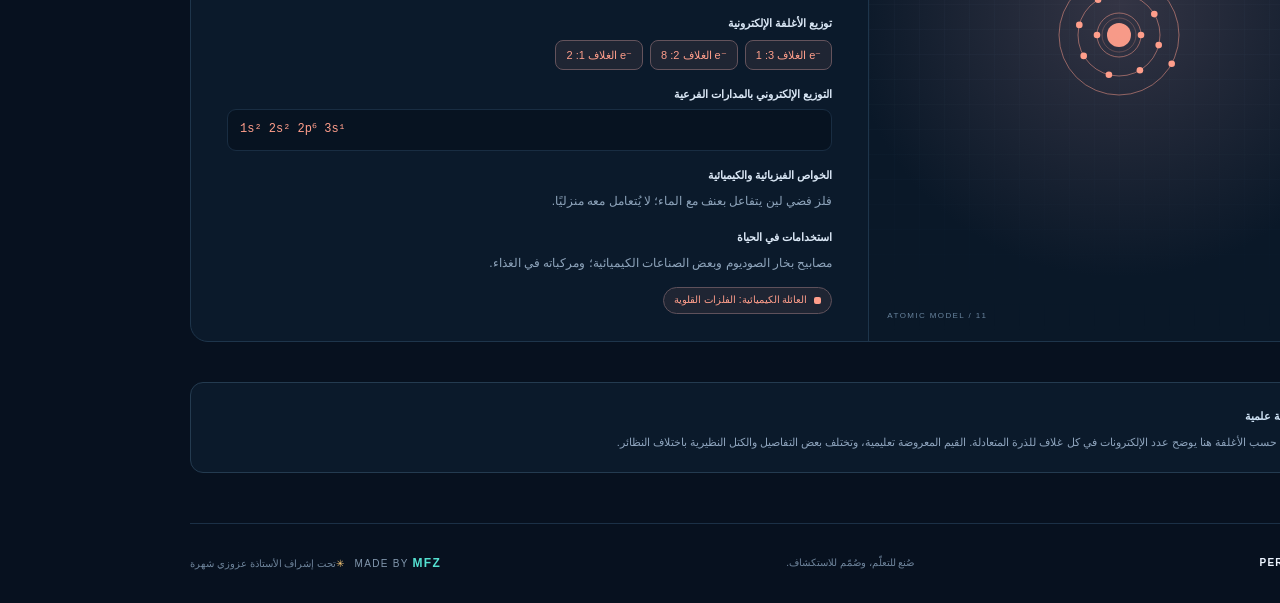
==== commit 6d3b452a: "Add files via upload" ====
--- a/index.html
+++ b/index.html
@@ -70,18 +70,7 @@
       <article id="elementDetail" class="detail-card" aria-live="polite"></article>
     </section>
 
-    <section class="command-section" aria-labelledby="commandTitle">
-    <div class="command-heading">
-      <div><div class="section-kicker" data-i18n="labKicker">LOCAL COMMAND PAD</div><h2 id="commandTitle" data-i18n="labTitle">ملاحظات وأوامر</h2></div>
-      <span class="command-badge"><i></i> <span data-i18n="labStatus">LOCAL ONLY</span></span>
-    </div>
-    <p class="command-description" data-i18n="labDesc">اكتب أمرًا أو ملاحظة قصيرة ثم اضغط تنفيذ. جرّب الأمر السري 😉</p>
-    <div class="command-controls"><input id="commandInput" type="text" autocomplete="off" placeholder="اكتب الأمر هنا..." data-i18n-placeholder="labPlaceholder" aria-label="Command or note"><button id="runCommand" type="button" data-i18n="runCommand">تنفيذ</button><button id="clearCommand" class="command-clear" type="button" data-i18n="clearCommand">مسح</button></div>
-    <p class="command-hint" data-i18n="commandHint">تلميح: الأوامر تُنفّذ محليًا داخل هذه الصفحة فقط.</p>
-    <div id="commandOutput" class="command-output" role="status" aria-live="polite"></div>
-  </section>
-
-  <section class="bottom-note">
+    <section class="bottom-note">
       <div class="note-symbol">i</div><div><strong data-i18n="scienceNoteTitle">ملاحظة علمية</strong><p data-i18n="scienceNote">التوزيع حسب الأغلفة هنا يوضح عدد الإلكترونات في كل غلاف للذرة المتعادلة. القيم المعروضة تعليمية، وتختلف بعض التفاصيل والكتل النظيرية باختلاف النظائر.</p></div>
     </section>
   </main>
